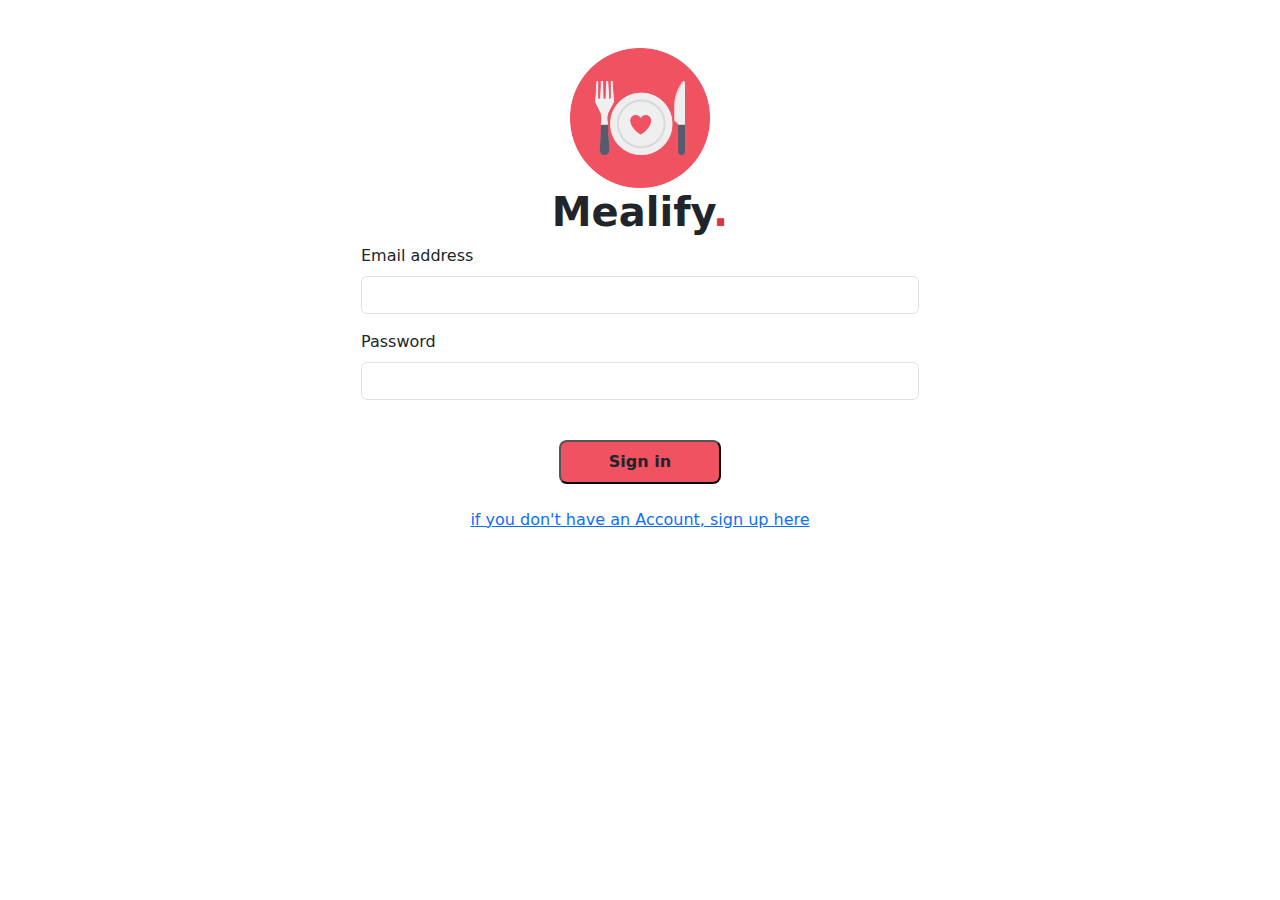
==== signin/signin.html @ 336f68de "first commit" ====
<!DOCTYPE html>
<html lang="en">
<head>
    <meta charset="UTF-8">
    <meta name="viewport" content="width=device-width, initial-scale=1.0">
    <title>signin</title>
    <link rel="shortcut icon" href="../images/favicon.png" type="image/x-icon">
    <link rel="stylesheet" href="../bootstrap/css/bootstrap.min.css">
    <link rel="stylesheet" href="./css/signin.css">
</head>
<body>
    <section class="container mt-5 rounded-2">
        <div class="d-flex flex-column align-items-center justify-content-center">
            <picture class="w-50 text-center">
                <img src="../images/favicon.png" class="w-25" alt="">
                <h1 class="fw-bolder">Mealify<span class="text-danger">.</span></h1>
            </picture>
            <div id="dataHelp" class=" d-none form-text"><p class="text-danger p-0 m-0 fw-bold">Invalid Email or Password</p></div>

        </div>
        <div class="d-flex justify-content-center">
            <form class="w-50">
                <div class="mb-3">
                  <label for="signupEmail" class="form-label">Email address</label>
                  <input type="email" class="form-control" id="signupEmail">
                </div>
                <div class="mb-3">
                  <label for="signupPassword" class="form-label">Password</label>
                  <input type="password" class="form-control" id="signupPassword">
                </div>

            </form>

        </div>
        <div class="text-center mt-4">
            <button class="p-2 text-decoration-none text-dark rounded-3 px-5 fw-bold btn-mealify" id="submit">Sign in</button>
        </div>
        <div class="text-center mt-4">
            <a href="../signup/signup.html">if you don't have an Account, sign up here</a>
        </div>
    </section>

    <script src="./js/signin.js"></script>
    <script src="../bootstrap/js/bootstrap.bundle.min.js"></script>
</body>
</html>
---- signin/css/signin.css ----
.btn-mealify{
 background: #ef5261;   
}
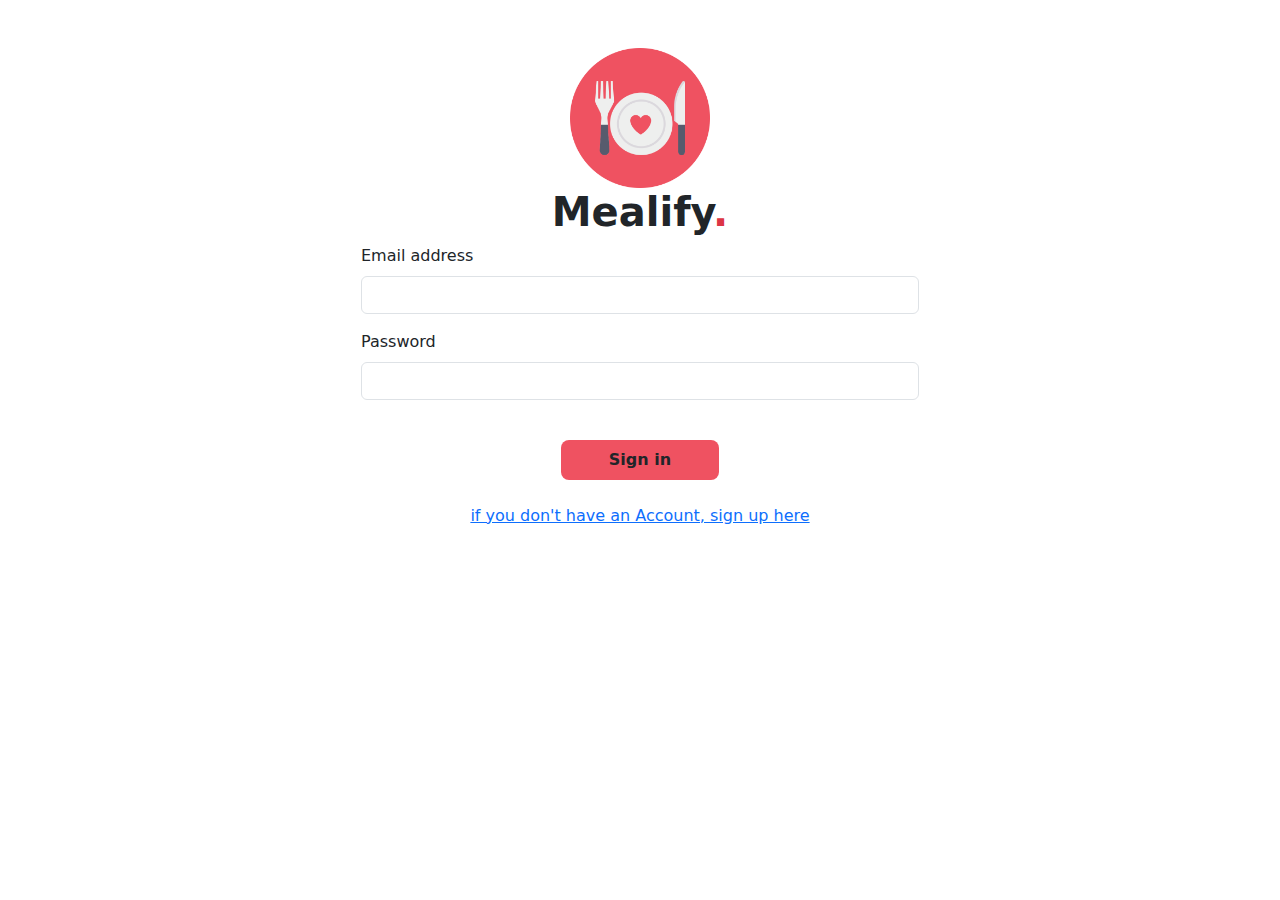
==== commit bee6ccc3: "second commit" ====
--- a/signin/signin.html
+++ b/signin/signin.html
@@ -33,7 +33,7 @@
 
         </div>
         <div class="text-center mt-4">
-            <button class="p-2 text-decoration-none text-dark rounded-3 px-5 fw-bold btn-mealify" id="submit">Sign in</button>
+            <button class="p-2 text-decoration-none text-dark rounded-3 px-5 fw-bold btn-mealify border-0" id="submit">Sign in</button>
         </div>
         <div class="text-center mt-4">
             <a href="../signup/signup.html">if you don't have an Account, sign up here</a>
